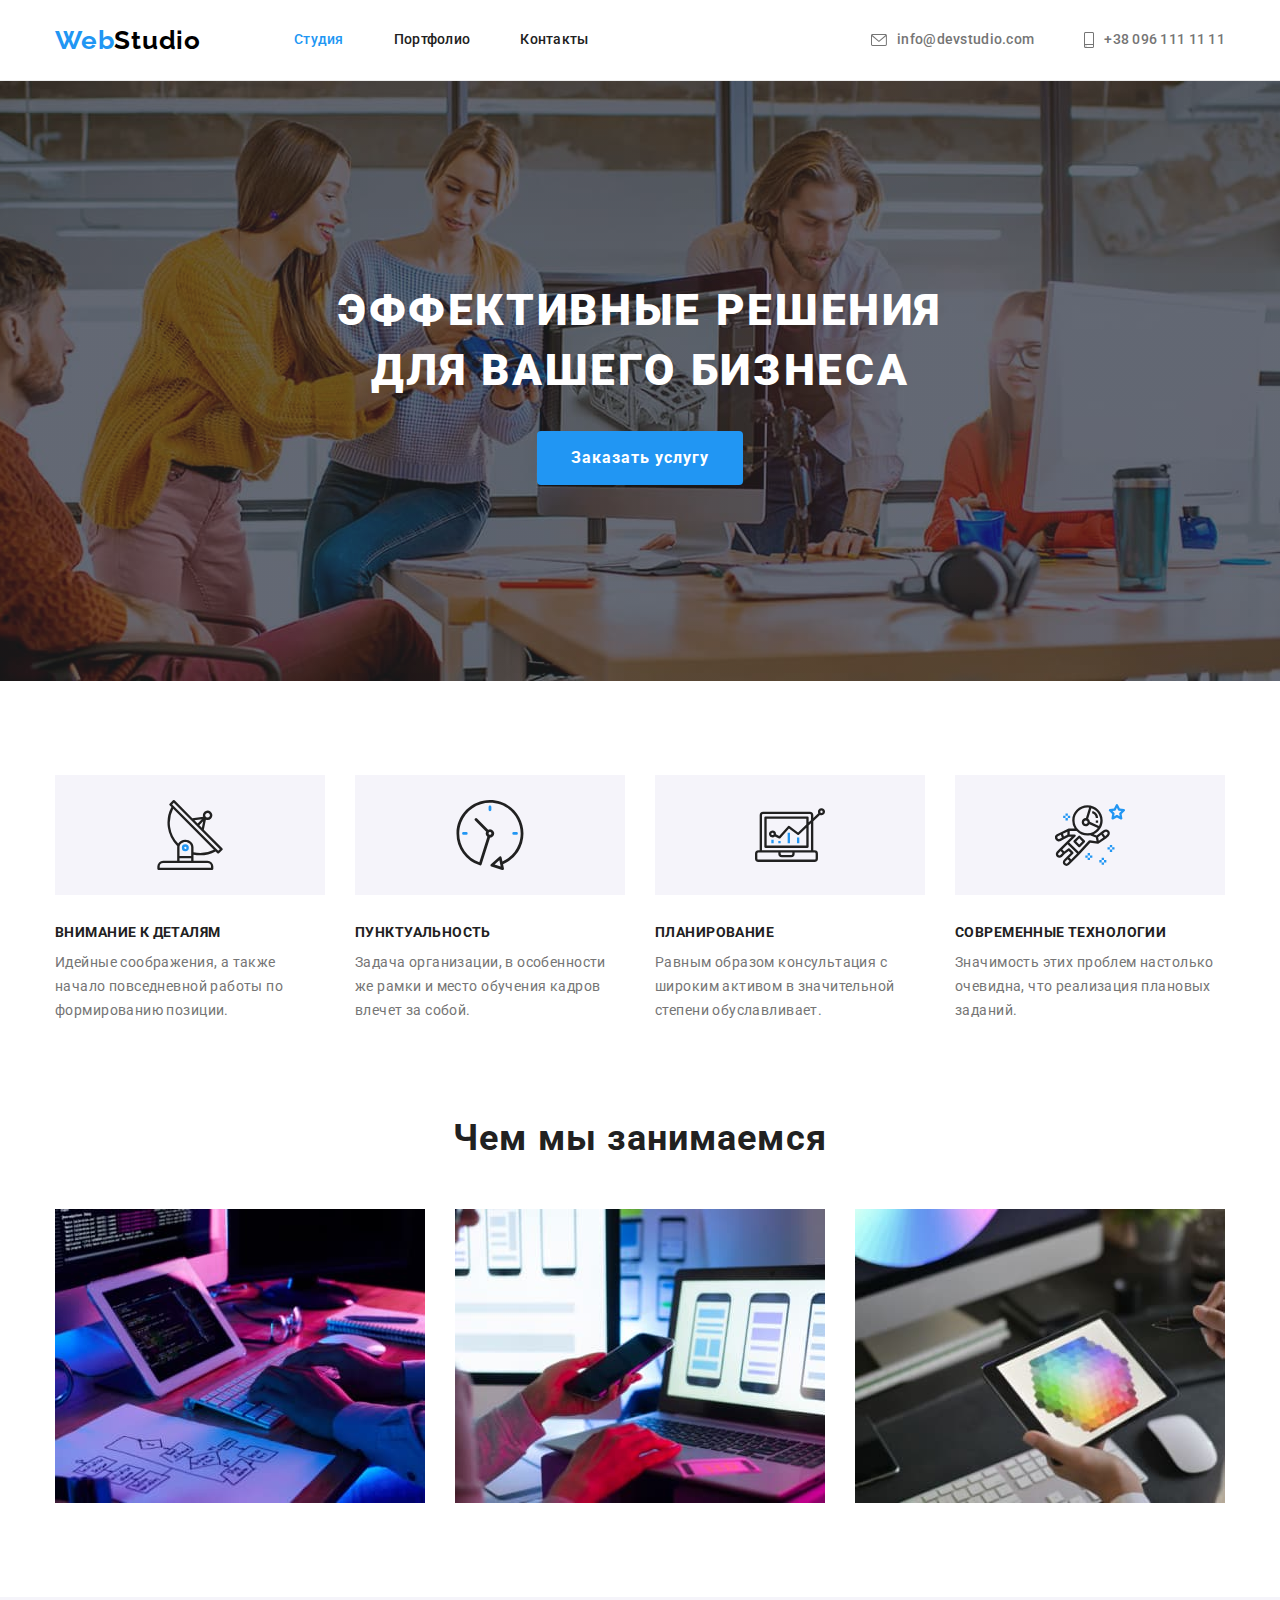
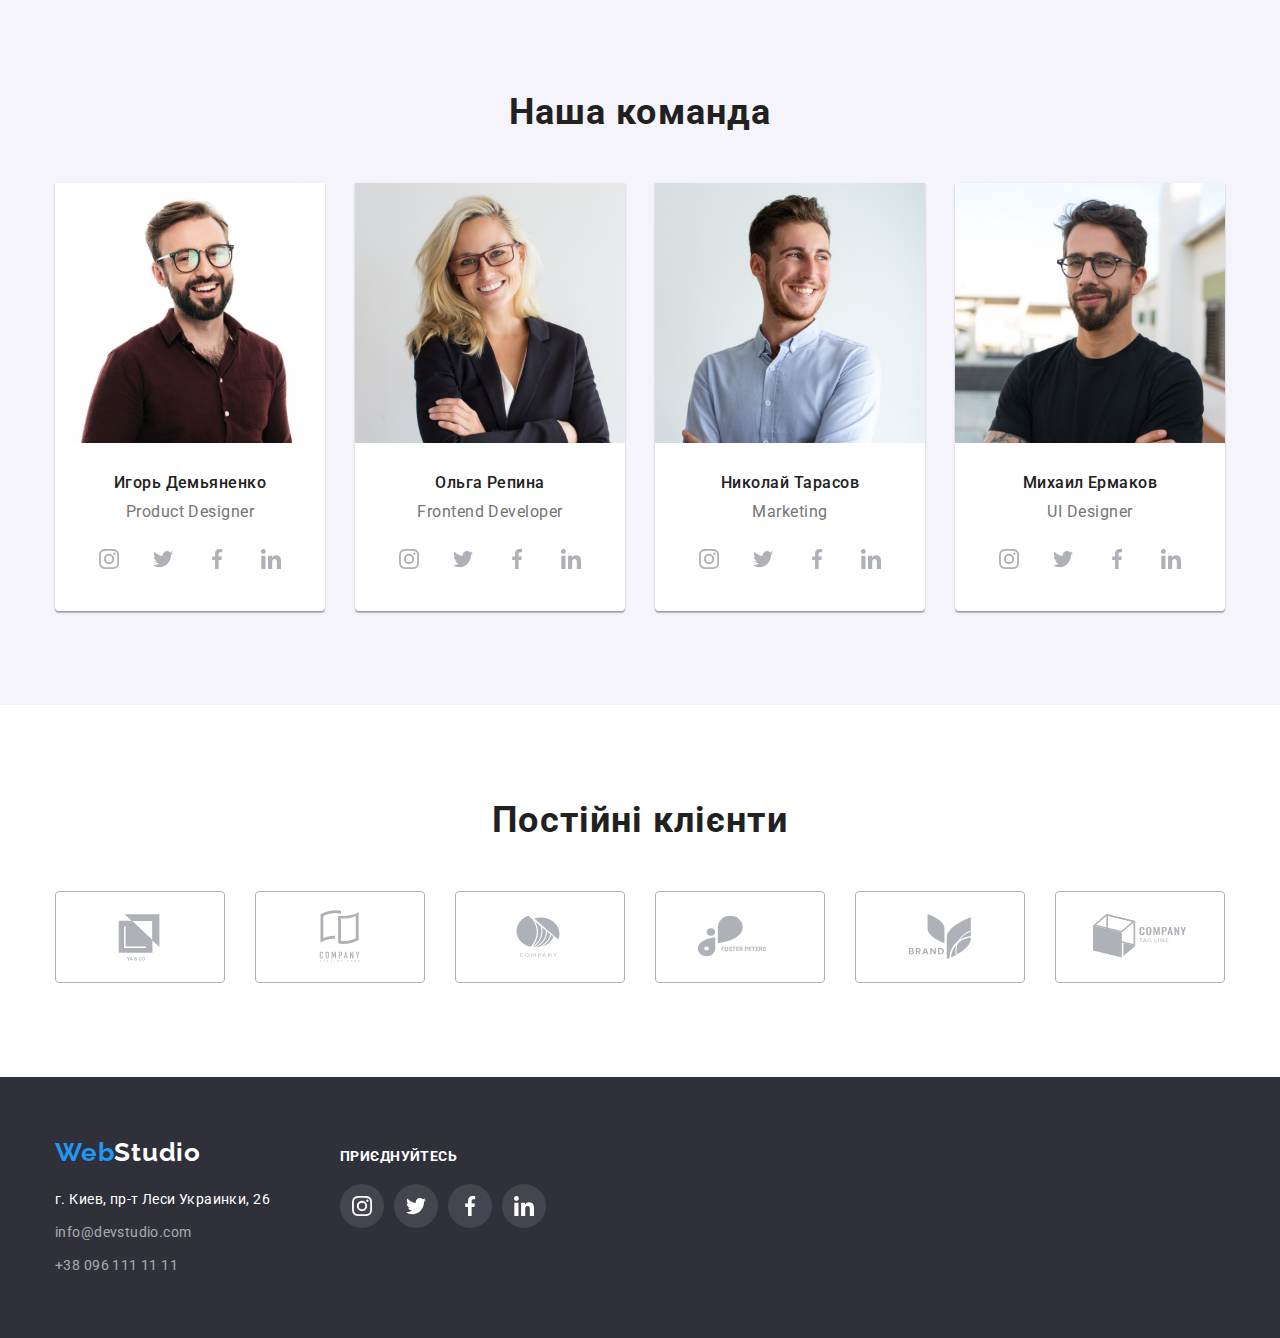
==== index.html @ 7f467da7 "дз-5" ====
<!DOCTYPE html>
<html lang="en">

<head>
    <meta charset="UTF-8">
    <meta http-equiv="X-UA-Compatible" content="IE=edge">
    <meta name="viewport" content="width=device-width, initial-scale=1.0">
    <title>Document</title>
    <link rel="preconnect" href="https://fonts.googleapis.com">
    <link rel="preconnect" href="https://fonts.gstatic.com" crossorigin>
    <link href="https://fonts.googleapis.com/css2?family=Raleway:wght@700&family=Roboto:wght@400;500;700;900&display=swap"
        rel="stylesheet">
        <link rel="stylesheet" href="https://cdnjs.cloudflare.com/ajax/libs/modern-normalize/1.1.0/modern-normalize.min.css">
        <link rel="stylesheet" href="./css/styles.css">
</head>

<body class="body">

    <header class="header">
        <div class="container">
        <nav class="header-nav">
            <a href="./index.html" class="header-logo link"><span class="logo-web">Web</span>Studio</a>
            <ul class="header-list list">
                <li class="header-item"><a href="" class="header-link current link">Студия</a></li>
                <li class="header-item"><a href="./portfolio.html" class="header-link link">Портфолио</a></li>
                <li class="header-item"><a href="" class="header-link link">Контакты</a></li>
            </ul>
        </nav>
        <ul class="header-list list">
        <li class="header-item">
            <a href="mailto:info@devstudio.com" class="header-mailto link">
                <svg class="icon-mailto" width="16" height="12">
                    <use href="./imges/icons.svg#icon-envelope"></use>
                </svg>
            info@devstudio.com</a></li>
        <li class="header-item">
            <a href="tel:+380961111111" class="header-tel link">
                <svg class="icon-tel" width="10" height="16">
                    <use href="./imges/icons.svg#icon-smartphone"></use>
                </svg>
            +38 096 111 11 11</a></li>
        </ul>
        </div>
    </header>

    <main>
        <section class="hero">
            <div class="container">
            <h1 class="hero-title">Эффективные решения для вашего бизнеса</h1>
            <button type="button" class="hero-btn">Заказать услугу</button>
            </div>
        </section>

        <section class="benefits section">
            <div class="container">
            <h2 class="visually-hidden">Преимущества</h2>
            <ul class="benefits-list list">
                <li class="benefits-item">
                    <div class="thumb">
                        <svg class="icon-antenna" width="70" height="70">
                            <use href="./imges/icons.svg#icon-antenna"></use>
                        </svg>
                    </div>
                    <h3 class="benefits-title">Внимание к деталям</h3>
                    <p class="benefits-text">Идейные соображения, а также начало повседневной работы по формированию позиции.</p>
                </li>
                <li class="benefits-item">
                    <div class="thumb">
                        <svg class="icon-clock" width="70" height="70">
                            <use href="./imges/icons.svg#icon-clock"></use>
                        </svg>
                    </div>
                    <h3 class="benefits-title">Пунктуальность</h3>
                    <p class="benefits-text">Задача организации, в особенности же рамки и место обучения кадров влечет за собой.</p>
                </li>
                <li class="benefits-item">
                    <div class="thumb">
                        <svg class="icon-diagram" width="70" height="70">
                            <use href="./imges/icons.svg#icon-diagram"></use>
                        </svg>
                    </div>
                    <h3 class="benefits-title">Планирование</h3>
                    <p class="benefits-text">Равным образом консультация с широким активом в значительной степени обуславливает.</p>
                </li>
                <li class="benefits-item">
                    <div class="thumb">
                        <svg class="icon-astronaut" width="70" height="70">
                            <use href="./imges/icons.svg#icon-astronaut"></use>
                        </svg>
                    </div>
                    <h3 class="benefits-title">Современные технологии</h3>
                    <p class="benefits-text">Значимость этих проблем настолько очевидна, что реализация плановых заданий.</p>
                </li>
            </ul>
            </div>
        </section>

        <section class="about">
            <div class="container">
            <h2 class="about-title">Чем мы занимаемся</h2>
            <ul class="about-list list">
                <li class="about-item">
                    <img src="./imges/box-1.jpg" alt="монитор и печатающие руки на клавиатуре" width="370" height="294">
                </li>
                <li class="about-item">
                    <img src="./imges/box-2.jpg" alt="открытый ноутбук и телефон в руках" width="370" height="294">
                </li>
                <li class="about-item">
                    <img src="./imges/box-3.jpg" alt="планшет с цветным изображением в руках" width="370" height="294">
                </li>
            </ul>
            </div>
        </section>

        <section class="team section">
            <div class="container">
            <h2 class="team-title">Наша команда</h2>
            <ul class="team-list list">
                <li class="team-item">
                    <img src="./imges/teams-1.jpg" alt="мужчина" width="270" height="260">
                    <div class="team-box">
                    <h3 class="team-name">Игорь Демьяненко</h3>
                    <p class="team-text">Product Designer</p>
            <ul class="team-soc list">
                <li class="team-soc-item">
                    <a href="" class="team-soc-link link">
                        <svg class="team-soc-icon" width="20" height="20">
                            <use href="./imges/icons.svg#icon-instagram" ></use>
                        </svg>
                    </a>
                </li>
                <li class="team-soc-item">
                    <a href="" class="team-soc-link link"> 
                        <svg class="team-soc-icon" width="20" height="20">
                            <use href="./imges/icons.svg#icon-twitter" ></use>
                    </svg></a>
                </li>
                <li class="team-soc-item">
                    <a href="" class="team-soc-link link">
                        <svg class="team-soc-icon" width="20" height="20">
                            <use href="./imges/icons.svg#icon-facebook"></use>
                    </a>
                </li>
                <li class="team-soc-item">
                    <a href="" class="team-soc-link link">
                        <svg class="team-soc-icon" width="20" height="20">
                            <use href="./imges/icons.svg#icon-linkedin"></use></a>
                </li>
            </ul>
            </div>
                
                </li>
                <li class="team-item">
                    <img src="./imges/teams-2.jpg" alt="женщина" width="270" height="260">
                    <div class="team-box">
                    <h3 class="team-name">Ольга Репина</h3>
                    <p class="team-text">Frontend Developer</p>
                                <ul class="team-soc list">
                                    <li class="team-soc-item">
                                        <a href="" class="team-soc-link link">
                                            <svg class="team-soc-icon" width="20" height="20">
                                                <use href="./imges/icons.svg#icon-instagram"></use>
                                            </svg>
                                        </a>
                                    </li>
                                    <li class="team-soc-item">
                                        <a href="" class="team-soc-link link">
                                            <svg class="team-soc-icon" width="20" height="20">
                                                <use href="./imges/icons.svg#icon-twitter"></use>
                                            </svg></a>
                                    </li>
                                    <li class="team-soc-item">
                                        <a href="" class="team-soc-link link">
                                            <svg class="team-soc-icon" width="20" height="20">
                                                <use href="./imges/icons.svg#icon-facebook"></use>
                                        </a>
                                    </li>
                                    <li class="team-soc-item">
                                        <a href="" class="team-soc-link link">
                                            <svg class="team-soc-icon" width="20" height="20">
                                                <use href="./imges/icons.svg#icon-linkedin"></use></a>
                                    </li>
                                </ul>
                                </div>
                </li>
                <li class="team-item">
                    <img src="./imges/teams-3.jpg" alt="мужчина" width="270" height="260">
                    <div class="team-box">
                    <h3 class="team-name">Николай Тарасов</h3>
                    <p class="team-text">Marketing</p>
                                <ul class="team-soc list">
                                    <li class="team-soc-item">
                                        <a href="" class="team-soc-link link">
                                            <svg class="team-soc-icon" width="20" height="20">
                                                <use href="./imges/icons.svg#icon-instagram"></use>
                                            </svg>
                                        </a>
                                    </li>
                                    <li class="team-soc-item">
                                        <a href="" class="team-soc-link link">
                                            <svg class="team-soc-icon" width="20" height="20">
                                                <use href="./imges/icons.svg#icon-twitter"></use>
                                            </svg></a>
                                    </li>
                                    <li class="team-soc-item">
                                        <a href="" class="team-soc-link link">
                                            <svg class="team-soc-icon" width="20" height="20">
                                                <use href="./imges/icons.svg#icon-facebook"></use>
                                        </a>
                                    </li>
                                    <li class="team-soc-item">
                                        <a href="" class="team-soc-link link">
                                            <svg class="team-soc-icon" width="20" height="20">
                                                <use href="./imges/icons.svg#icon-linkedin"></use></a>
                                    </li>
                                </ul>
                                </div>
                </li>
                <li class="team-item">
                    <img src="./imges/teams-4.jpg" alt="мужчина" width="270" height="260">
                    <div class="team-box">
                    <h3 class="team-name">Михаил Ермаков</h3>
                    <p class="team-text">UI Designer</p>
                                <ul class="team-soc list">
                                    <li class="team-soc-item">
                                        <a href="" class="team-soc-link link">
                                            <svg class="team-soc-icon" width="20" height="20">
                                                <use href="./imges/icons.svg#icon-instagram"></use>
                                            </svg>
                                        </a>
                                    </li>
                                    <li class="team-soc-item">
                                        <a href="" class="team-soc-link link">
                                            <svg class="team-soc-icon" width="20" height="20">
                                                <use href="./imges/icons.svg#icon-twitter"></use>
                                            </svg></a>
                                    </li>
                                    <li class="team-soc-item">
                                        <a href="" class="team-soc-link link">
                                            <svg class="team-soc-icon" width="20" height="20">
                                                <use href="./imges/icons.svg#icon-facebook"></use>
                                        </a>
                                    </li>
                                    <li class="team-soc-item">
                                        <a href="" class="team-soc-link link">
                                            <svg class="team-soc-icon" width="20" height="20">
                                                <use href="./imges/icons.svg#icon-linkedin"></use></a>
                                    </li>
                                </ul>
                                </div>
                </li>
            </ul>
            </div>
        </section>

        <section class="clients section">
            <div class="container">
                <h2 class="clients-title">Постійні клієнти</h2>
                <ul class="clients-list list">
                        <li class="clients-item">
                            <a href="" class="clients-link logo-1 link">
                                <svg class="clients-icon" width="106" height="60">
                                    <use href="./imges/icons.svg#icon-Logo-6"></use>
                                </svg>
                            </a>
                        </li>
                        <li class="clients-item">
                            <a href="" class="clients-link logo-2 link">
                                <svg class="clients-icon" width="106" height="60">
                                    <use href="./imges/icons.svg#icon-Logo-1"></use>
                                </svg>
                            </a>
                        </li>
                        <li class="clients-item">
                            <a href="" class="clients-link logo-3 link">
                                <svg class="clients-icon" width="106" height="60">
                                    <use href="./imges/icons.svg#icon-Logo-2"></use>
                                </svg>
                            </a>
                        </li>
                        <li class="clients-item">
                            <a href="" class="clients-link logo-4 link">
                                <svg class="clients-icon" width="106" height="60">
                                    <use href="./imges/icons.svg#icon-Logo-3"></use>
                                </svg>
                            </a>
                        </li>
                        <li class="clients-item">
                            <a href="" class="clients-link logo-5 link">
                                <svg class="clients-icon" width="106" height="60">
                                    <use href="./imges/icons.svg#icon-Logo-4"></use>
                                </svg>
                            </a>
                        </li>
                        <li class="clients-item">
                            <a href="" class="clients-link logo-6 link">
                                <svg class="clients-icon" width="106" height="60">
                                    <use href="./imges/icons.svg#icon-Logo-5"></use>
                                </svg>
                            </a>
                        </li>
                </ul>
            </div>
        </section>

    </main>

    <footer class="footer">
        <div class="footer-box container">
        <div class="footer-bloc">
        <a href="./index.html" class="header-logo-footer link"><span class="logo-web">Web</span>Studio</a>
        <address class="footer-address">
            <ul class="footer-list list">
                <li class="footer-item">
                    <a href="https://goo.gl/maps/8jE5HyTVYEjCZsJu9" target="_blank"
                        rel="noopener noreferrer nofollow" class="link-addres link">г. Киев, пр-т Леси Украинки, 26</a>
                </li>
                <li class="footer-item">
                    <a href="mailto:info@devstudio.com" class="footer-mailto link">info@devstudio.com</a>
                </li>
                <li class="footer-item">
                    <a href="tel:+380961111111" class="footer-tel link">+38 096 111 11 11</a>
                </li>
            </ul>
        </address>
        </div>
        <div class="social-networks">
            <h3 class="social-networks-title">приєднуйтесь</h3>
            <ul class="social-networks-list list">
                <li class="social-networks-item">
                    <a href="" class="social-networks-link link">
                        <svg class="social-networks-icon" width="20" height="20">
                            <use href="./imges/icons.svg#icon-instagram"></use>
                        </svg>
                    </a>
                </li>
                <li class="social-networks-item">
                    <a href="" class="social-networks-link link">
                        <svg class="social-networks-icon" width="20" height="20">
                            <use href="./imges/icons.svg#icon-twitter"></use>
                        </svg></a>
                </li>
                <li class="social-networks-item">
                    <a href="" class="social-networks-link link">
                        <svg class="social-networks-icon" width="20" height="20">
                            <use href="./imges/icons.svg#icon-facebook"></use>
                    </a>
                </li>
                <li class="social-networks-item">
                    <a href="" class="social-networks-link link">
                        <svg class="social-networks-icon" width="20" height="20">
                            <use href="./imges/icons.svg#icon-linkedin"></use></a>
                </li>
            </ul>
        </div>
        </div>
    </footer>
</body>
</html>
---- css/styles.css ----
:root{
    --color-text:#757575;
    --color-title:#212121;
    --color-link: #2196F3;
}

.body{
    font-family:'Roboto', sans-serif;

}

.container{
        /* width: 100%;
        max-width: 1200px; */
        width: 1200px;
        margin-left: auto;
        margin-right: auto;
        padding-left: 15px;
        padding-right: 15px;
}

p,
h1,
h2,
h3,
h4,
h5,
h6 {
        margin: 0;
}

ul{
        margin: 0;
        padding-left: 0;
}

img {
       display: block;
}

.list{
    list-style: none;
}

.link {
    text-decoration: none;
}

.visually-hidden {
    position: absolute;
    white-space: nowrap;
    width: 1px;
    height: 1px;
    overflow: hidden;
    border: 0;
    padding: 0;
    clip: rect(0 0 0 0);
    clip-path: inset(50%);
    margin: -1px;
}

.section{
        padding-bottom: 94px;
        padding-top: 94px;
}

/*-------------------HEADER-------------------*/
.header-nav {
        display: flex;
        align-items: center;
}
.header-list {
        display: flex;
        align-items: center;
        gap: 50px;
}

.header > .container{
        display: flex;
        
}

.header{

        border-bottom: #ECECEC 1px solid;
}

.header-logo{
        margin-right: 93px;
        font-family: 'Raleway';
        font-style: normal;
        font-weight: 700;
        font-size: 26px;
        line-height: 1.19;
        letter-spacing: 0.03em;
        color: #000000;
}

.logo-web{
        
        font-family: 'Raleway';
        font-style: normal;
        font-weight: 700;
        font-size: 26px;
        line-height: 1.19;
        letter-spacing: 0.03em;
        color: var(--color-link);
}
.header-link{
        display: block;
        padding-top: 32px;
        padding-bottom: 32px;

        font-weight: 500;
        font-size: 14px;
        line-height: 1.14;
        letter-spacing: 0.02em;
        color: var(--color-title);
}
.current{
color: var(--color-link);
}

.header-link:hover,
.header-link:focus{
    color: var(--color-link);
}

.header-tel{
        padding-top: 32px;
        padding-bottom: 32px;

        font-weight: 500;
        font-size: 14px;
        line-height: 1.14;
        letter-spacing: 0.02em;
        color: var(--color-text);
        display: flex;
        align-items: center;
}

.header-mailto:hover,
.header-mailto:focus,
.header-tel:hover,
.header-tel:focus{
    color: var(--color-link);
}

.header-list{
        margin-left: auto;
}

.header-mailto{
        padding-top: 32px;
        padding-bottom: 32px;
                
        font-weight: 500;
        font-size: 14px;
        line-height: 1.14;
        letter-spacing: 0.02em;
        color: var(--color-text);
        display: flex;
        align-items: center;
}

.icon-mailto{
        margin-right: 10px;
        fill: currentColor;
}

.icon-tel{
        margin-right: 10px;
        fill: currentColor;

}

/*--------------------MAINE-------------------*/


.hero{ 
        background-color: #2F303A;
        background-color: #2F303A;
        background-image: linear-gradient(rgba(47, 55, 58, 0.4), rgba(47, 55, 58, 0.4)), url(../imges/hero-bg.jpg);
        margin-left: auto;
        margin-right: auto;
        background-repeat: no-repeat;
        background-position: center;
        background-size: cover;
        max-width: 1600px;
        height: 600px;
        padding-top: 200px;
        padding-bottom: 200px;
}


.hero-title{
        margin-bottom: 30px;
        margin-right: auto;
        margin-left: auto;
        width: 696px;

        font-weight: 900;
        font-size: 44px;
        line-height: 1.36;
        text-align: center;
        letter-spacing: 0.06em;
        text-transform: uppercase;
        color: #FFFFFF;
}

.hero-btn{
        display: inline-block;
        margin: 0 auto;
        padding: 10px 32px;
        border-color: transparent;
        border-radius: 4px;

        font-weight: 700;
        font-size: 16px;
        line-height: 1.88;
        display: flex;
        align-items: center;
        text-align: center;
        letter-spacing: 0.06em;
        color: #FFFFFF;
        cursor: pointer;
        background-color:var(--color-link);
}
.hero-btn:hover,
.hero-btn:focus{
        background-color: #188CE8;
}

.benefits-list{
        display: flex;
}

.benefits-item{
        width: 270px;
        margin-right: 30px;
}

.benefits-item:nth-child(4n){
        margin-right: 0;
}

.thumb{
        width: 270px;
        height: 120px;
        background-color: #F5F4FA;
        display: flex;
        align-items: center;
        justify-content: center;
        margin-bottom: 30px;
}

.benefits-title {
        Font style: Bold;
        font-size: 14px;
        line-height: 1.14;
        letter-spacing: 0.03em;
        text-transform: uppercase;
        color: var(--color-title);
}
.benefits-text{
        margin-top: 10px;

        font-size: 14px;
        line-height: 1.71;
        letter-spacing: 0.03em;
        color: var(--color-text);
}

.about{
        padding-bottom: 94px;
}

.about-title{
        margin-bottom: 50px;

        font-size: 36px;
        line-height: 1.17;
        text-align: center;
        letter-spacing: 0.03em;
        color: var(--color-title);
}
.about-list{
        display: flex;
        gap: 30px;
}

.team{  
        background-color: #F5F4FA;
}


.team-soc{
        display: flex;
        justify-content: center;
        gap: 10px;
}

.team-soc-link{
        width: 44px;
        height: 44px;
        border-radius: 50%;
        display: flex;
        align-items: center;
        justify-content: center;
        fill:#afb1b8;
}

.team-soc-link:hover,
.team-soc-link:focus{
        background-color:#2196F3;
        fill: #FFFFFF;
}

.team-list{
        display: flex;
        gap: 30px;
}

.team-title{
        margin-bottom: 50px;
        font-size: 36px;
        line-height: 1.17;
        text-align: center;
        letter-spacing: 0.03em;
        color: var(--color-title);
}

.team-item{
        background-color: #FFFFFF;
        box-shadow: 0px 1px 3px rgba(0, 0, 0, 0.12), 0px 1px 1px rgba(0, 0, 0, 0.14), 0px 2px 1px rgba(0, 0, 0, 0.2);
        border-radius: 0px 0px 4px 4px;
}

.team-name{
        margin-bottom: 10px;

        font-weight: 500;
        font-size: 16px;
        line-height: 1.19;
        text-align: center;
        letter-spacing: 0.03em;
        color: var(--color-title);
}

.team-text{
        margin-bottom: 16px;
        font-size: 16px;
        line-height: 1.19;
        text-align: center;
        letter-spacing: 0.03em;
        color: var(--color-text);
}

.team-box{
        padding: 30px 0;
}


.clients-title{
        margin-bottom: 50px;
        font-size: 36px;
        line-height: 1.17;
        text-align: center;
        letter-spacing: 0.03em;
        color: var(--color-title);
}
.clients-list{
        display: flex;
        gap: 30px;
}
.clients-item{
        display: flex;
        justify-content: center;
        align-items: center;

}
.clients-link {
        display: flex;
        justify-content: center;
        align-items: center;
        fill: #AFB1B8;
        width: 170px;
        height: 92px;
        border: 1px solid #AFB1B8;
        border-radius: 4px;
}

.clients-link:hover,
.clients-link:focus {
        fill: var(--color-link);
        border: 1px solid var(--color-link);
}



/*-------------------------FOOTER---------------*/
.footer{
        background-color: #2F303A;
        padding: 60px 0;
}
.link-addres{
        font-style: normal;
        font-size: 14px;
        line-height: 1.71;
        letter-spacing: 0.03em;
        color: #FFFFFF;
}
.footer-item{
        margin-bottom: 9px
}
.footer-item:nth-last-child(-n+1){
        margin-bottom: 0;
}

.footer-mailto,
.footer-tel{
        font-style: normal;
        font-size: 14px;
        line-height: 1.71;
        letter-spacing: 0.03em;
        color: rgba(255, 255, 255, 0.6);
}
.link-addres:hover,
.link-addres:focus,
.footer-mailto:hover,
.footer-mailto:focus,
.footer-tel:hover,
.footer-tel:focus {
    color:#FFFFFF ;
}

.footer-bloc{


        margin-right: 70px;
}

.social-networks-title{
        font-weight: 700;
        font-size: 14px;
        line-height: 16px;
        letter-spacing: 0.03em;
        text-transform: uppercase;
        color: #FFFFFF;
        margin-bottom: 20px;
}

.social-networks-list {
        display: flex;
        width: 206px;
}

.social-networks-link {
        width: 44px;
        height: 44px;
        border-radius: 50%;
        background-color: rgba(255, 255, 255, 0.1);
        display: flex;
        align-items: center;
        justify-content: center;
        fill: #FFFFFF;
}

.social-networks-link:hover,
.social-networks-link:focus {
        background-color: #2196F3;
}

.social-networks-list {
        display: flex;
        gap: 10px;
}

.footer-box{
        display: flex;
        align-items: baseline;
}




/*-------------------------PORTFOLIO---------------*/

.header-link-portfolio{
        color: #2196F3;
}

.portfolio-btn-list{
        margin-bottom: 50px;
        display: flex;
        justify-content: center;
        gap: 8px;
}

.box-portfolio{
        padding: 20px 24px;
        border: 1px solid #EEEEEE;
        background: #FFFFFF;
        }



.portfolio-btn{
        padding: 6px 22px;
        
        font-weight: 500;
        font-size: 16px;
        line-height: 1.62;
        text-align: center;
        letter-spacing: 0.03em;
        color: var(--color-title);
        cursor: pointer;
        background-color: #F5F4FA;
        border-radius: 4px;
        border-color: transparent;
}

.all{
        font-weight: 500;
        font-size: 16px;
        line-height: 1.62;
        text-align: center;
        letter-spacing: 0.03em;
        color: #FFFFFF;
        cursor: pointer;
        background-color: #2196F3;
}
.portfolio-btn:hover,
.portfolio-btn:focus{
        color: #FFFFFF;
        background-color: #2196F3;
        box-shadow: 0px 3px 1px rgba(0, 0, 0, 0.1), 0px 1px 2px rgba(0, 0, 0, 0.08), 0px 2px 2px rgba(0, 0, 0, 0.12);
}

.portfolio-link{
        display: block;
}

.portfolio-link:hover,
.portfolio-link:focus {
        box-shadow: 0px 1px 1px rgba(0, 0, 0, 0.12), 0px 4px 4px rgba(0, 0, 0, 0.06), 1px 4px 6px rgba(0, 0, 0, 0.16);
}

.portfolio-title-name{
        margin-bottom: 4px;

        font-size: 18px;
        line-height: 2;
        letter-spacing: 0.06em;
        color: var(--color-title);

}

.portfolio-text{
        font-size: 16px;
        line-height: 1.88;
        letter-spacing: 0.03em;
        cursor: pointer;
        color: var(--color-text);
}


.portfolio-img-list{
        display: flex;
        flex-wrap: wrap; 
        gap: 30px;     
}


.header-logo-footer{
        margin-bottom: 20px;
        display: inline-block;

        font-family: 'Raleway';
        font-style: normal;
        font-weight: 700;
        font-size: 26px;
        line-height: 1.19;
        letter-spacing: 0.03em;
        color: #FFFFFF;
}
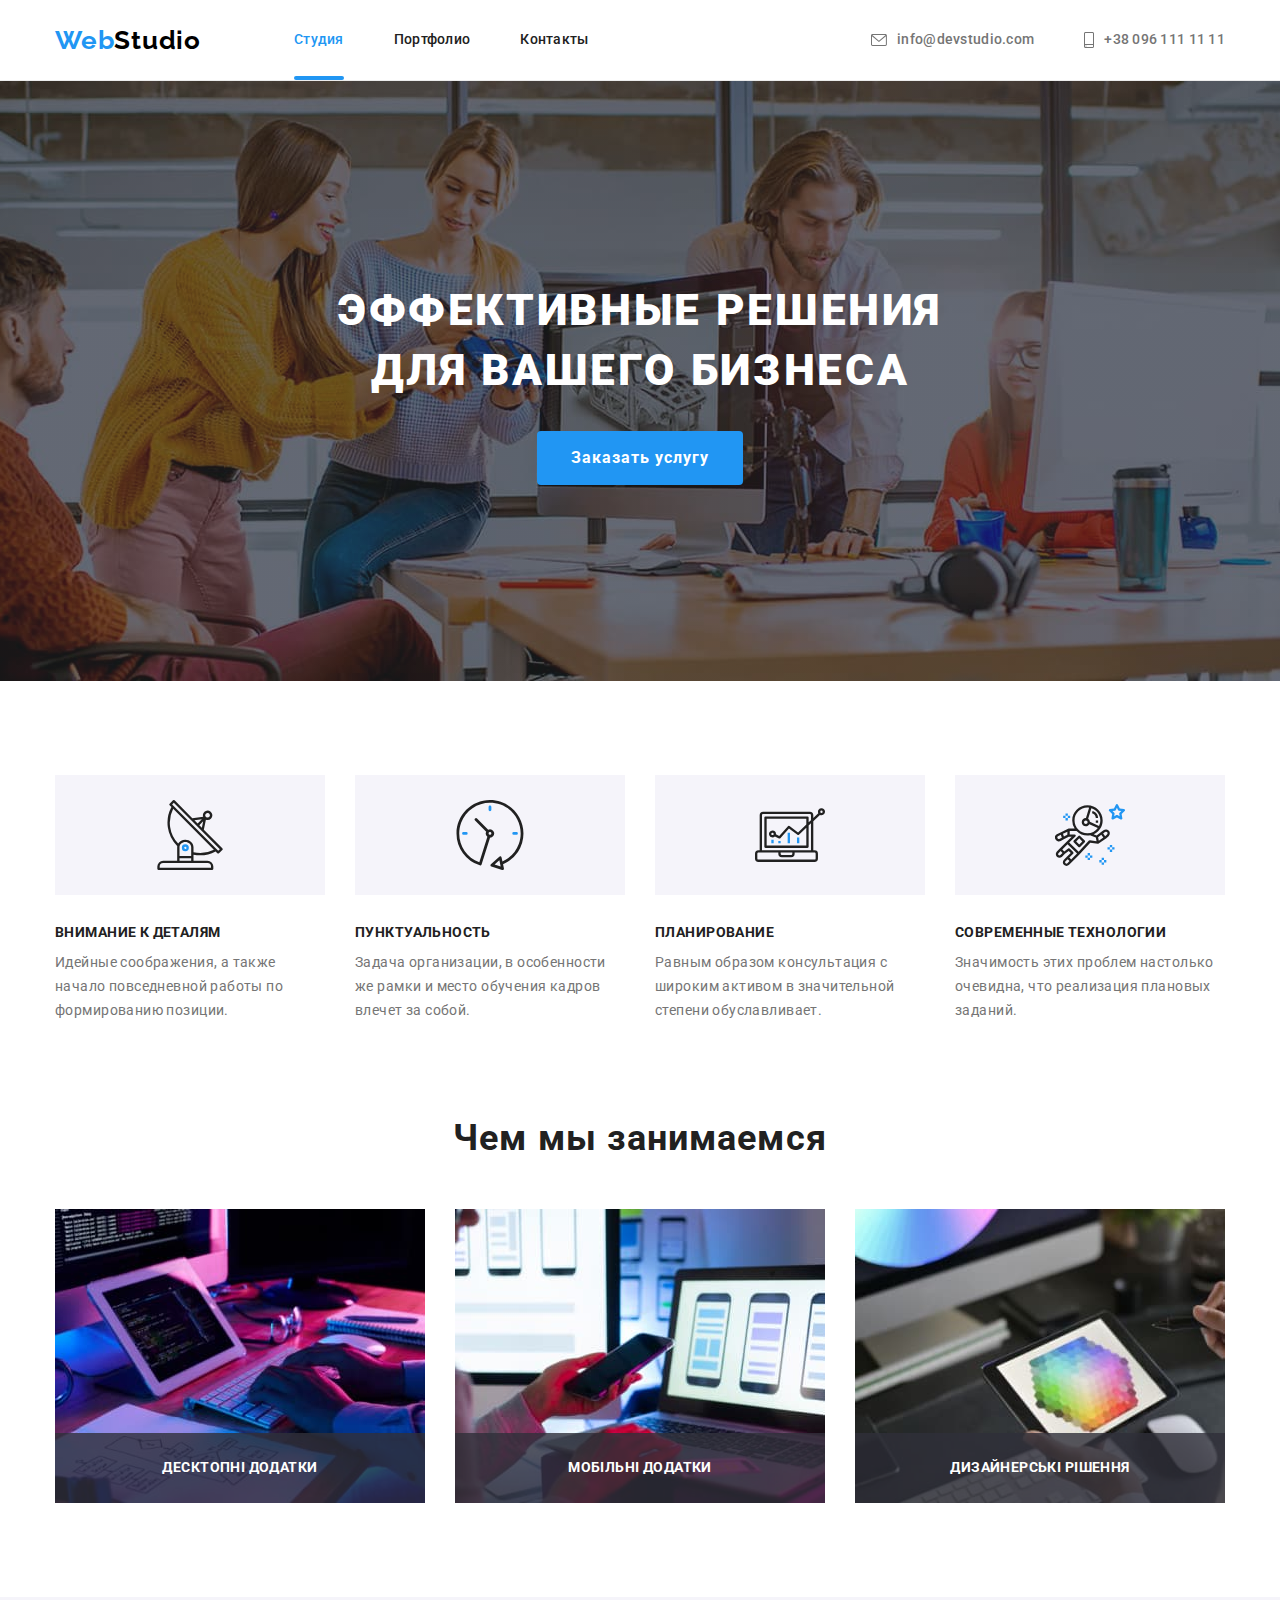
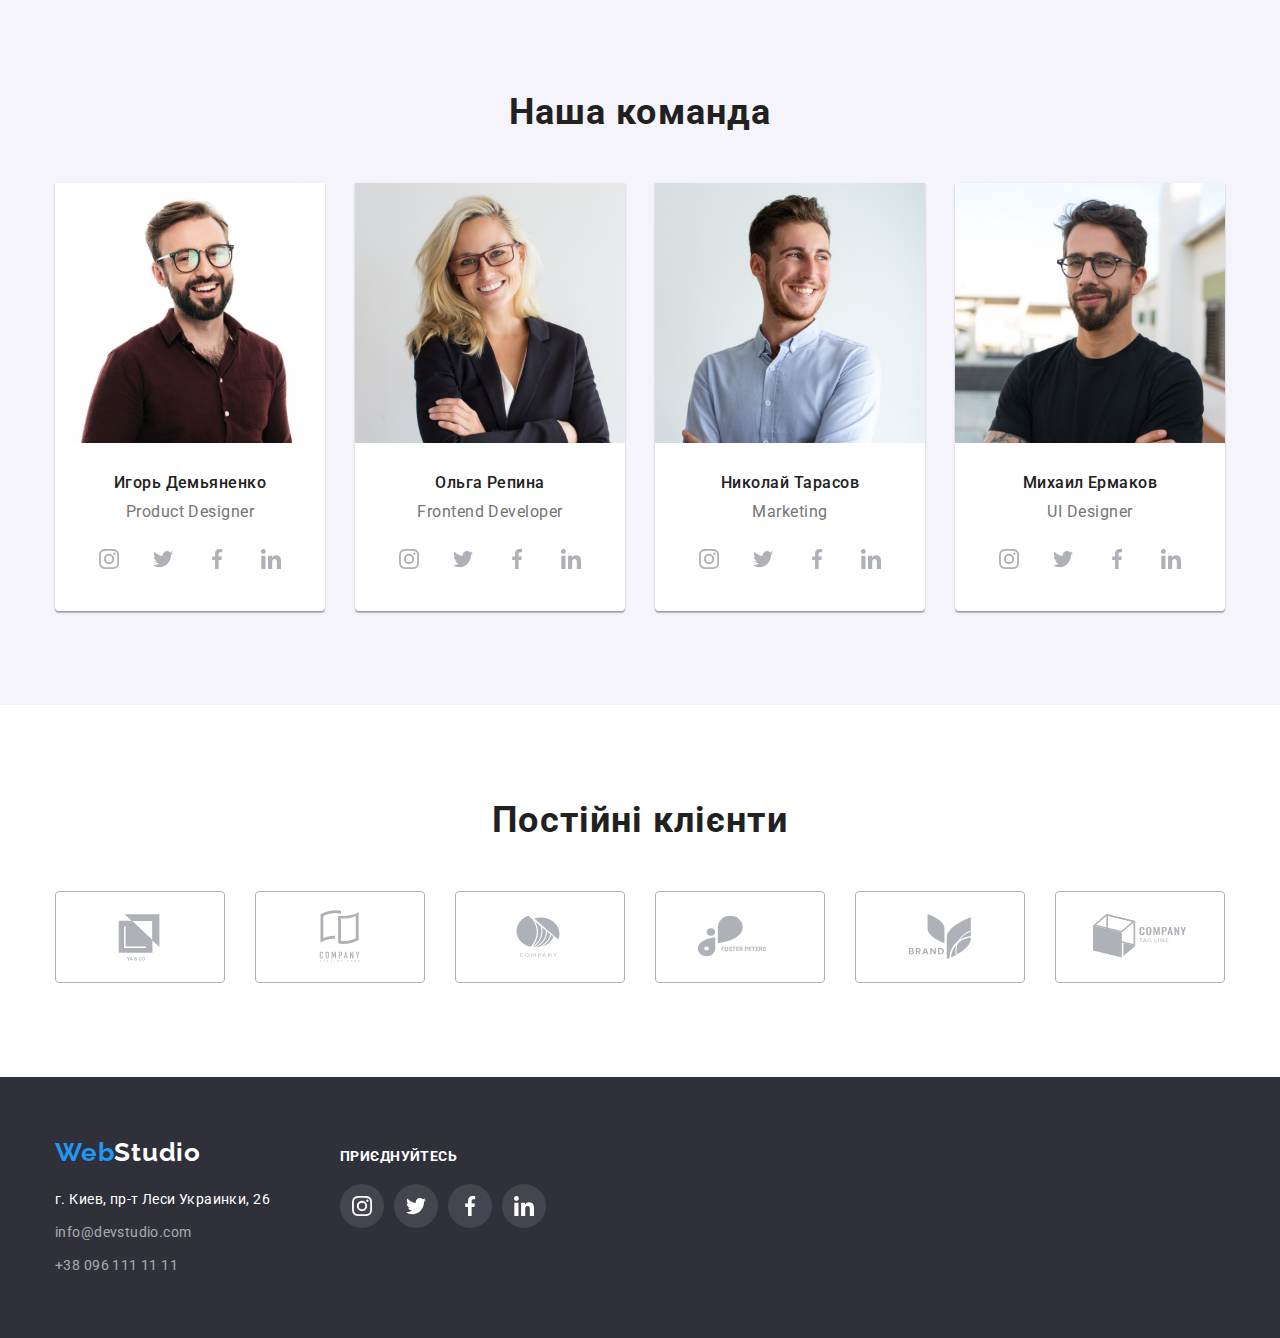
==== commit f3ff69b5: "changes" ====
--- a/index.html
+++ b/index.html
@@ -100,13 +100,22 @@
             <h2 class="about-title">Чем мы занимаемся</h2>
             <ul class="about-list list">
                 <li class="about-item">
-                    <img src="./imges/box-1.jpg" alt="монитор и печатающие руки на клавиатуре" width="370" height="294">
+                    <div class="about-item-wrap">
+                        <img src="./imges/box-1.jpg" alt="монитор и печатающие руки на клавиатуре" width="370" height="294">
+                        <p class="about-text">Десктопні додатки</p>
+                    </div>
                 </li>
                 <li class="about-item">
-                    <img src="./imges/box-2.jpg" alt="открытый ноутбук и телефон в руках" width="370" height="294">
+                    <div class="about-item-wrap">
+                        <img src="./imges/box-2.jpg" alt="открытый ноутбук и телефон в руках" width="370" height="294">
+                        <p class="about-text">Мобільні додатки</p>
+                    </div>
                 </li>
                 <li class="about-item">
-                    <img src="./imges/box-3.jpg" alt="планшет с цветным изображением в руках" width="370" height="294">
+                    <div class="about-item-wrap">
+                        <img src="./imges/box-3.jpg" alt="планшет с цветным изображением в руках" width="370" height="294">
+                        <p class="about-text">Дизайнерські рішення</p>
+                    </div>
                 </li>
             </ul>
             </div>
--- a/css/styles.css
+++ b/css/styles.css
@@ -116,9 +116,23 @@
         line-height: 1.14;
         letter-spacing: 0.02em;
         color: var(--color-title);
+        transition: color 250ms cubic-bezier(0.4, 0, 0.2, 1);
+        
 }
 .current{
 color: var(--color-link);
+position: relative;
+}
+
+.current::after {
+        content:'';
+        width: 100%;
+        height: 4px;
+        background: var(--color-link);
+        border-radius: 2px;
+        position: absolute;
+        bottom: 0;
+        right: 0;
 }
 
 .header-link:hover,
@@ -137,6 +151,7 @@
         color: var(--color-text);
         display: flex;
         align-items: center;
+        transition: color 250ms cubic-bezier(0.4, 0, 0.2, 1);
 }
 
 .header-mailto:hover,
@@ -161,6 +176,7 @@
         color: var(--color-text);
         display: flex;
         align-items: center;
+        transition: color 250ms cubic-bezier(0.4, 0, 0.2, 1);
 }
 
 .icon-mailto{
@@ -225,6 +241,7 @@
         color: #FFFFFF;
         cursor: pointer;
         background-color:var(--color-link);
+        transition: background-color 250ms cubic-bezier(0.4, 0, 0.2, 1);
 }
 .hero-btn:hover,
 .hero-btn:focus{
@@ -289,6 +306,28 @@
         gap: 30px;
 }
 
+.about-item-wrap{
+        position: relative;
+}
+
+.about-text{
+        font-weight: 700;
+        font-size: 14px;
+        line-height: 1.14;
+        text-align: center;
+        letter-spacing: 0.03em;
+        text-transform: uppercase;
+        color: #FFFFFF;
+        background-color: rgba(47, 48, 58, 0.8);
+        width: 100%;
+        min-height: 70px;
+        display: flex;
+        align-items: center;
+        justify-content: center;
+        position: absolute;
+        bottom: 0;
+}
+
 .team{  
         background-color: #F5F4FA;
 }
@@ -308,6 +347,7 @@
         align-items: center;
         justify-content: center;
         fill:#afb1b8;
+        transition: fill 250ms cubic-bezier(0.4, 0, 0.2, 1), background-color 250ms cubic-bezier(0.4, 0, 0.2, 1);
 }
 
 .team-soc-link:hover,
@@ -388,6 +428,7 @@
         height: 92px;
         border: 1px solid #AFB1B8;
         border-radius: 4px;
+        transition: fill 250ms cubic-bezier(0.4, 0, 0.2, 1), border 250ms cubic-bezier(0.4, 0, 0.2, 1);
 }
 
 .clients-link:hover,
@@ -424,6 +465,8 @@
         line-height: 1.71;
         letter-spacing: 0.03em;
         color: rgba(255, 255, 255, 0.6);
+        transition: color 250ms cubic-bezier(0.4, 0, 0.2, 1);
+       
 }
 .link-addres:hover,
 .link-addres:focus,
@@ -435,9 +478,7 @@
 }
 
 .footer-bloc{
-
-
-        margin-right: 70px;
+margin-right: 70px;
 }
 
 .social-networks-title{
@@ -464,6 +505,7 @@
         align-items: center;
         justify-content: center;
         fill: #FFFFFF;
+        transition: background-color 250ms cubic-bezier(0.4, 0, 0.2, 1);
 }
 
 .social-networks-link:hover,
@@ -502,7 +544,6 @@
         border: 1px solid #EEEEEE;
         background: #FFFFFF;
         }
-
 
 
 .portfolio-btn{
@@ -518,6 +559,7 @@
         background-color: #F5F4FA;
         border-radius: 4px;
         border-color: transparent;
+        transition: background-color 250ms cubic-bezier(0.4, 0, 0.2, 1), color 250ms cubic-bezier(0.4, 0, 0.2, 1), box-shadow 250ms cubic-bezier(0.4, 0, 0.2, 1);
 }
 
 .all{
@@ -537,13 +579,37 @@
         box-shadow: 0px 3px 1px rgba(0, 0, 0, 0.1), 0px 1px 2px rgba(0, 0, 0, 0.08), 0px 2px 2px rgba(0, 0, 0, 0.12);
 }
 
+.portfolio-wrap {
+        position: relative;
+}
+
+.portfolio-description {
+        position: absolute;
+        padding: 63px 24px;
+
+        font-size: 18px;
+        line-height: 1.56;
+        letter-spacing: 0.03em;
+        color: #FFFFFF;
+        background-color: rgba(33, 150, 243, 0.9);
+        width: 100%;
+        height: 100%;
+        
+        transform: translate(0) 250ms cubic-bezier(0.4, 0, 0.2, 1);
+        bottom: 0;
+        left: 0;
+}
+
 .portfolio-link{
         display: block;
+        transition: box-shadow 250ms cubic-bezier(0.4, 0, 0.2, 1);
+
 }
 
 .portfolio-link:hover,
 .portfolio-link:focus {
         box-shadow: 0px 1px 1px rgba(0, 0, 0, 0.12), 0px 4px 4px rgba(0, 0, 0, 0.06), 1px 4px 6px rgba(0, 0, 0, 0.16);
+        transform: translate(100%);
 }
 
 .portfolio-title-name{
@@ -553,8 +619,11 @@
         line-height: 2;
         letter-spacing: 0.06em;
         color: var(--color-title);
-
-}
+}
+
+
+
+
 
 .portfolio-text{
         font-size: 16px;
@@ -563,6 +632,7 @@
         cursor: pointer;
         color: var(--color-text);
 }
+        
 
 
 .portfolio-img-list{
